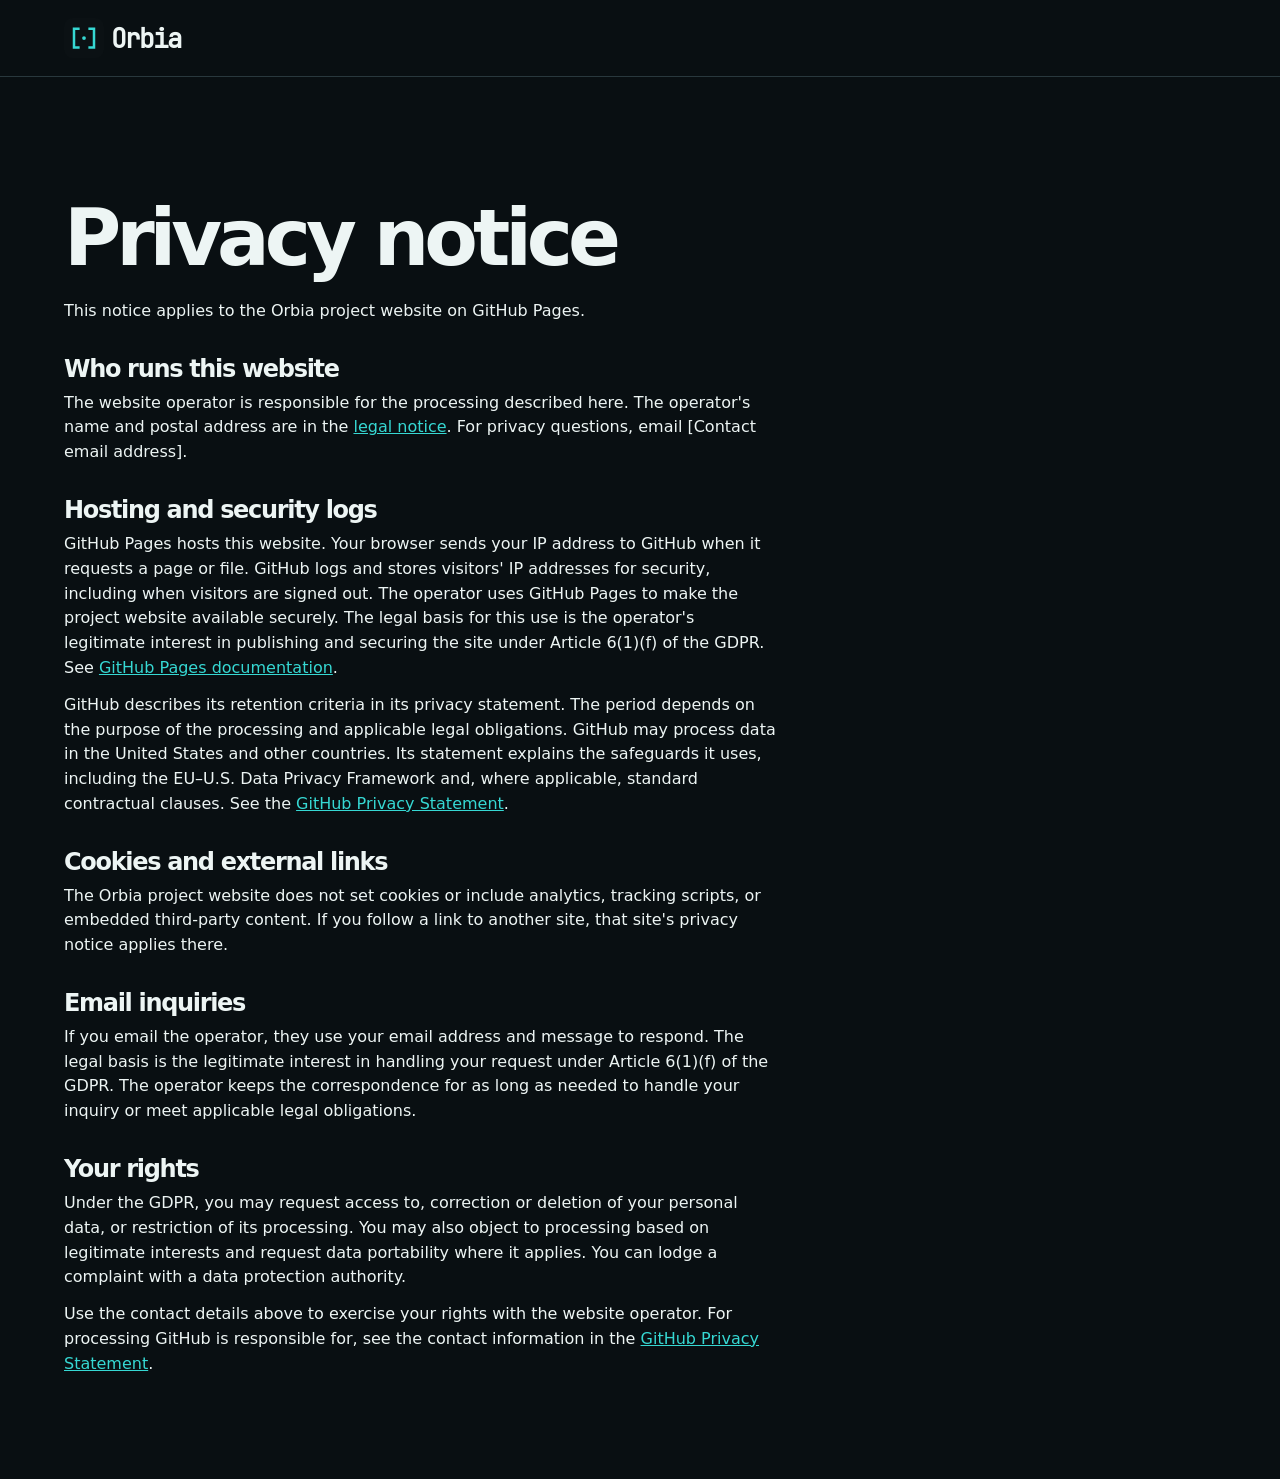
==== privacy-notice.html @ 63fef670 "Add Orbia project website" ====
<!doctype html>
<html lang="en">
<head>
  <meta charset="utf-8">
  <meta name="viewport" content="width=device-width, initial-scale=1">
  <meta name="theme-color" content="#090f12">
  <title>Privacy notice · Orbia</title>
  <link rel="icon" href="./assets/orbia.svg" type="image/svg+xml">
  <link rel="stylesheet" href="./style.css">
</head>
<body>
<a class="skip" href="#content">Skip to content</a>
<header>
  <nav class="wrap" aria-label="Main navigation">
    <a class="brand" href="./index.html"><img src="./assets/orbia.svg" alt="" width="40" height="40">Orbia</a>
  </nav>
</header>
<main class="legal wrap" id="content">
  <h1>Privacy notice</h1>
  <p>This notice applies to the Orbia project website on GitHub Pages.</p>

  <section>
    <h2>Who runs this website</h2>
    <p>The website operator is responsible for the processing described here. The operator's name and postal address are in the <a href="./legal-notice.html">legal notice</a>. For privacy questions, email [Contact email address].</p>
  </section>

  <section>
    <h2>Hosting and security logs</h2>
    <p>GitHub Pages hosts this website. Your browser sends your IP address to GitHub when it requests a page or file. GitHub logs and stores visitors' IP addresses for security, including when visitors are signed out. The operator uses GitHub Pages to make the project website available securely. The legal basis for this use is the operator's legitimate interest in publishing and securing the site under Article 6(1)(f) of the GDPR. See <a href="https://docs.github.com/en/pages/getting-started-with-github-pages/what-is-github-pages">GitHub Pages documentation</a>.</p>
    <p>GitHub describes its retention criteria in its privacy statement. The period depends on the purpose of the processing and applicable legal obligations. GitHub may process data in the United States and other countries. Its statement explains the safeguards it uses, including the EU–U.S. Data Privacy Framework and, where applicable, standard contractual clauses. See the <a href="https://docs.github.com/en/site-policy/privacy-policies/github-general-privacy-statement">GitHub Privacy Statement</a>.</p>
  </section>

  <section>
    <h2>Cookies and external links</h2>
    <p>The Orbia project website does not set cookies or include analytics, tracking scripts, or embedded third-party content. If you follow a link to another site, that site's privacy notice applies there.</p>
  </section>

  <section>
    <h2>Email inquiries</h2>
    <p>If you email the operator, they use your email address and message to respond. The legal basis is the legitimate interest in handling your request under Article 6(1)(f) of the GDPR. The operator keeps the correspondence for as long as needed to handle your inquiry or meet applicable legal obligations.</p>
  </section>

  <section>
    <h2>Your rights</h2>
    <p>Under the GDPR, you may request access to, correction or deletion of your personal data, or restriction of its processing. You may also object to processing based on legitimate interests and request data portability where it applies. You can lodge a complaint with a data protection authority.</p>
    <p>Use the contact details above to exercise your rights with the website operator. For processing GitHub is responsible for, see the contact information in the <a href="https://docs.github.com/en/site-policy/privacy-policies/github-general-privacy-statement#contact-us">GitHub Privacy Statement</a>.</p>
  </section>
</main>
</body>
</html>
---- style.css ----
@font-face {
  font-family: JetBrains;
  src: url("./assets/JetBrainsMono-Regular.woff2") format("woff2");
  font-display: swap;
}
:root {
  color-scheme: dark;
  --bg: #090f12;
  --accent: #36d8d3;
  --line: #29383d;
  --muted: #abb8bb;
  --mono: JetBrains, ui-monospace, monospace;
  font: 100%/1.55 system-ui, sans-serif;
  color: #edf5f4;
  background: var(--bg);
}
* { box-sizing: border-box; }
body, h1, h2, h3, p, figure { margin: 0; }
.wrap { width: min(1180px, 90%); margin-inline: auto; }
a { color: inherit; text-decoration: none; }
a:hover { color: var(--accent); }
a:focus-visible { outline: 3px solid var(--accent); outline-offset: 5px; }
.skip { position: absolute; left: 1rem; top: -8rem; background: var(--bg); padding: 1rem; z-index: 5; }
.skip:focus { top: .5rem; }
header { border-bottom: 1px solid var(--line); }
nav, .brand, .links, .actions, footer { display: flex; align-items: center; }
nav, footer { justify-content: space-between; }
nav { min-height: 76px; }
.brand { gap: .45rem; font: bold 1.65rem var(--mono); letter-spacing: -.08em; }
.links, footer { font: .9rem var(--mono); }
.links { gap: clamp(.8rem, 3vw, 2.5rem); }
.repo, .secondary { border: 1px solid #415255; border-radius: 5px; }
.repo { padding: .45rem .9rem; }
.hero { display: grid; grid-template-columns: 1.05fr 1fr; align-items: center; gap: 2rem; padding-block: clamp(4rem, 8vw, 8rem); }
.label { color: var(--accent); font: .83rem var(--mono); letter-spacing: .12em; text-transform: uppercase; display: flex; align-items: center; gap: .7rem; }
.label::before { content: ""; width: 1.65rem; height: 2px; background: currentColor; }
h1 { font-size: clamp(3.25rem, 6.1vw, 5.7rem); line-height: 1.02; letter-spacing: -.065em; margin-block: 1.25rem; }
h1 span, code { color: var(--accent); }
.lead, .detail > p:not(.label), article p, .install p:not(.label) { color: var(--muted); max-width: 56ch; }
.lead { font-size: 1.12rem; max-width: 45ch; }
.actions { flex-wrap: wrap; gap: .7rem; margin-top: 2rem; }
.button, .secondary { display: inline-block; padding: .85rem 1.15rem; font: .92rem var(--mono); }
.button { color: #081716; background: var(--accent); border: 1px solid var(--accent); border-radius: 5px; }
.button:hover { background: #83efea; color: #081716; }
.visual { position: relative; overflow: hidden; isolation: isolate; aspect-ratio: 1.38; border: 1px solid #2c484c; border-radius: 12px; background: radial-gradient(ellipse at 55% 43%, #163b3e, #0d1b20 72%); }
.board { position: absolute; inset: -50%; display: grid; place-items: center; transform: rotate(-24deg) skewX(10deg) scaleY(.85); background-image: linear-gradient(#5abbba18 1px, transparent 1px), linear-gradient(90deg, #5abbba18 1px, transparent 1px); background-size: 32px 32px; }
.keys { display: flex; gap: clamp(10px, 1.2vw, 20px); transform: translateY(-10px); }
.keys i { position: relative; display: grid; place-items: center; width: clamp(60px, 7.6vw, 105px); aspect-ratio: 1; font: clamp(2.5rem, 4.3vw, 4rem) var(--mono); border-radius: 15%; background: linear-gradient(145deg, #354b52, #18282f); border: 2px solid #69828a; color: #e3eeee; box-shadow: -2px 3px #2b4047,-4px 6px #293d43,-6px 9px #263940,-8px 12px #22353b,-10px 15px #1e3035,-12px 18px #15272d,-16px 24px 11px #020809bb; }
.keys i:last-child { background: linear-gradient(145deg,#a0fff2,#38d9d2); color: #113d40; border-color: #b0fff3; box-shadow: -2px 3px #31bdb7,-4px 6px #2dafab,-6px 9px #299e9c,-8px 12px #278f8d,-10px 15px #237f80,-12px 18px #216a70,-16px 24px 11px #020809bb; }
figcaption { position: absolute; bottom: 1.25rem; left: 1.25rem; padding: .35rem .7rem; border: 1px solid #375156; border-radius: 4px; background: #0a171c; color: #d4dfdf; font: .85rem var(--mono); }
figcaption b { color: var(--accent); } figcaption span { margin-inline: .4rem; }
.detail, .install, footer { border-top: 1px solid var(--line); }
.detail, .install { padding-block: clamp(3rem, 5vw, 5rem); }
h2 { font-size: clamp(2rem, 3.4vw, 3.3rem); letter-spacing: -.055em; line-height: 1.12; margin: .85rem 0 1rem; }
.screen { display: block; margin: 2rem 0; border: 1px solid var(--line); border-radius: 12px; overflow: hidden; }
.screen img { display: block; width: 100%; height: auto; aspect-ratio: 1671/941; }
.features { display: grid; grid-template-columns: repeat(2,1fr); gap: 2rem; }
kbd { font: .85rem var(--mono); padding: .3rem .55rem; border: 1px solid #486065; border-radius: 4px; }
h3 { margin: 1rem 0 .4rem; font-size: 1.35rem; letter-spacing: -.035em; }
.install { display: flex; align-items: center; justify-content: space-between; gap: 2rem; }
footer { padding-block: 1.5rem; color: var(--muted); flex-wrap: wrap; gap: 1rem; }
.footer-links { display: flex; flex-wrap: wrap; gap: .5rem 1.5rem; }
.legal { padding-block: clamp(3rem, 8vw, 7rem); }
.legal address { margin-top: 1rem; color: var(--muted); font-style: normal; }
.legal section { max-width: 70ch; margin-top: 2rem; }
.legal section h2 { font-size: 1.5rem; margin: 0 0 .5rem; }
.legal p + p { margin-top: .75rem; }
.legal a { color: var(--accent); text-decoration: underline; }
@media (max-width: 760px) {
  .hero { grid-template-columns: 1fr; gap: 2.5rem; padding-block: 3.5rem; }
  h1 { font-size: clamp(3rem, 10vw, 4.75rem); }
  .visual { aspect-ratio: 1.8; }
  .keys i { width: clamp(56px, 15vw, 100px); }
  .install { align-items: start; flex-direction: column; }
}
@media (max-width: 520px) {
  nav { min-height: 64px; }
  .brand { font-size: 1.25rem; gap: .1rem; }
  .brand img { width: 30px; height: 30px; }
  .links { font-size: .78rem; gap: .65rem; }
  .repo { padding: .35rem .45rem; }
  .features { grid-template-columns: 1fr; }
  .button, .secondary { padding: .78rem .85rem; font-size: .83rem; }
  figcaption { bottom: .65rem; left: .65rem; }
}
@media (max-width: 370px) {
  nav { flex-wrap: wrap; gap: .5rem; padding-block: .65rem; }
  .links { flex-basis: 100%; justify-content: space-between; }
}
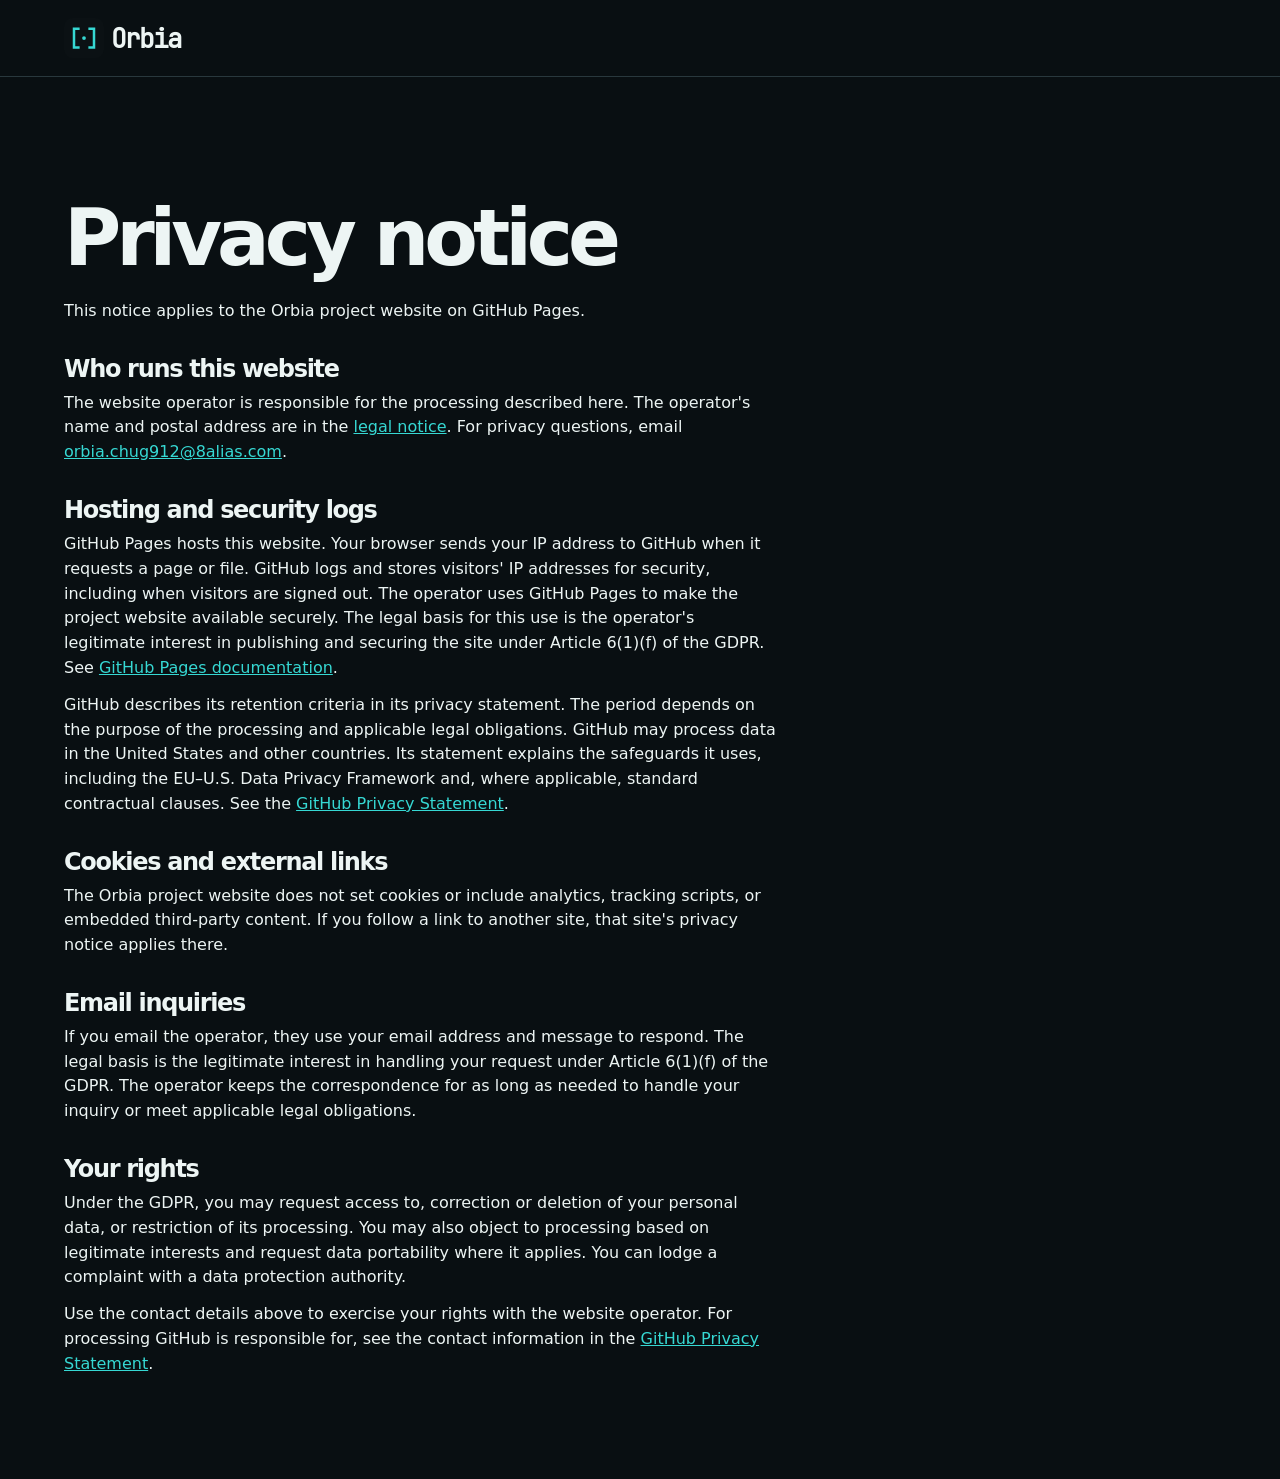
==== commit 2ba94817: "Add privacy contact email" ====
--- a/privacy-notice.html
+++ b/privacy-notice.html
@@ -21,7 +21,7 @@
 
   <section>
     <h2>Who runs this website</h2>
-    <p>The website operator is responsible for the processing described here. The operator's name and postal address are in the <a href="./legal-notice.html">legal notice</a>. For privacy questions, email [Contact email address].</p>
+    <p>The website operator is responsible for the processing described here. The operator's name and postal address are in the <a href="./legal-notice.html">legal notice</a>. For privacy questions, email <a href="mailto:orbia.chug912@8alias.com">orbia.chug912@8alias.com</a>.</p>
   </section>
 
   <section>
